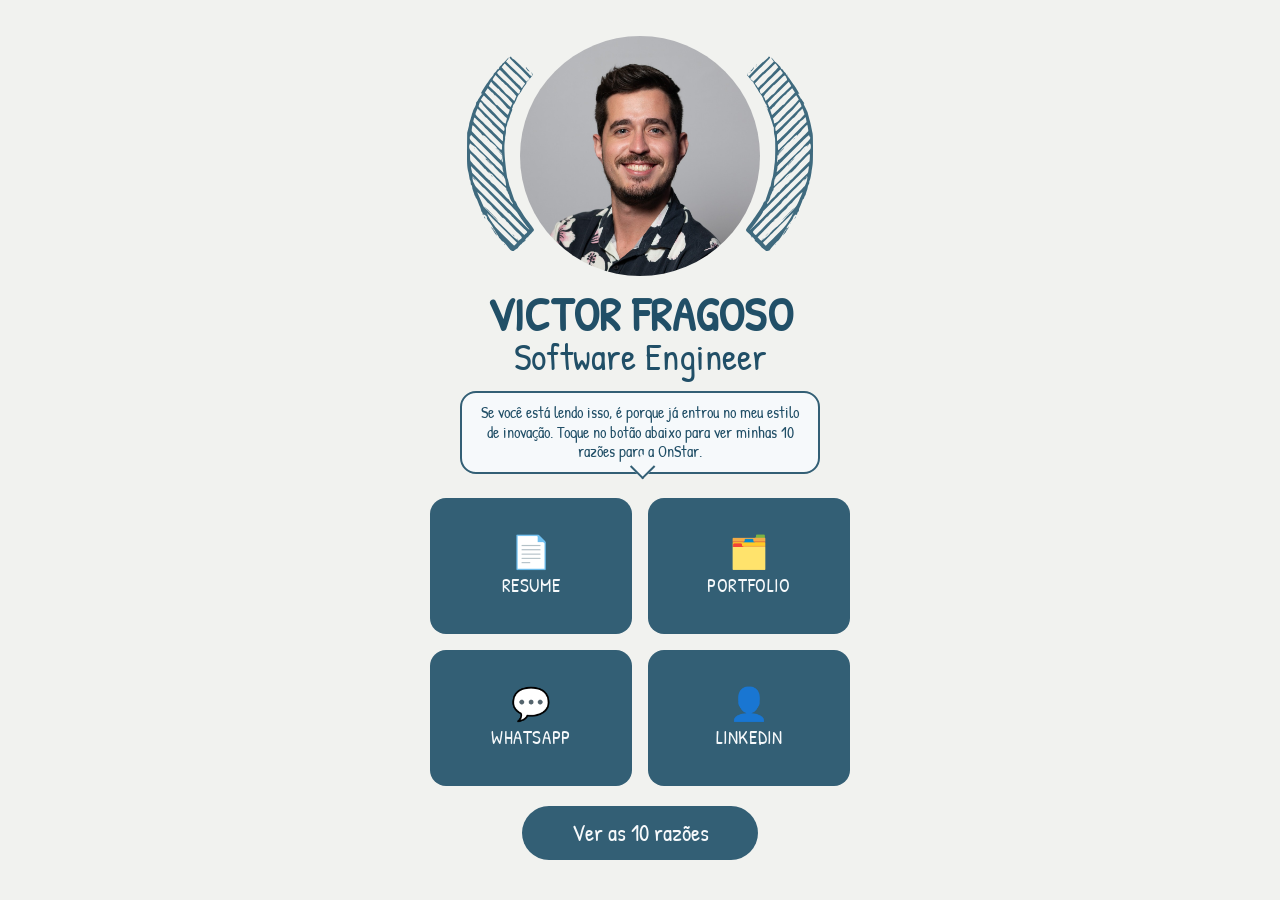
==== onstar/index.html @ 4801f1e2 "feat: add dedicated OnStar landing flow and 10 reasons page" ====
<!DOCTYPE html>
<html lang="pt-BR">
<head>
  <meta charset="utf-8" />
  <meta name="viewport" content="width=device-width, initial-scale=1" />
  <title>Victor Fragoso | OnStar</title>
  <meta name="description" content="Landing OnStar com links principais e acesso rápido às 10 razões para considerar Victor Fragoso." />
  <link rel="icon" type="image/x-icon" href="../images/favicon.png" />
  <link rel="preconnect" href="https://fonts.googleapis.com" />
  <link rel="preconnect" href="https://fonts.gstatic.com" crossorigin />
  <link href="https://fonts.googleapis.com/css2?family=Patrick+Hand&display=swap" rel="stylesheet" />
  <link rel="stylesheet" href="../styles/main.css" />
</head>
<body>
  <main class="page onstar-landing">
    <header class="hero">
      <div class="avatar-shell">
        <img
          src="../images/ornaments/photo-ornament.svg"
          class="ornament-overlay"
          alt=""
          aria-hidden="true"
          onload="this.parentElement.classList.add('ornament-loaded')"
          onerror="this.remove()"
        />
        <img src="../images/fragoso.jpg" class="avatar" alt="Victor Fragoso portrait" />
      </div>
      <h1>VICTOR FRAGOSO</h1>
      <p class="role">Software Engineer</p>
      <p class="intro intro-balloon onstar-mini-balloon">Se você está lendo isso, é porque já entrou no meu estilo de inovação. Toque no botão abaixo para ver minhas 10 razões para a OnStar.</p>
    </header>

    <section class="quick-grid" aria-label="Main links">
      <a href="https://portfolio.frago.so/resume-fragoso.pdf" class="quick-card" target="_blank" rel="noopener noreferrer">
        <span class="quick-icon" aria-hidden="true">📄</span>
        <span class="quick-label">RESUME</span>
      </a>
      <a href="https://portfolio.frago.so/" class="quick-card" target="_blank" rel="noopener noreferrer">
        <span class="quick-icon" aria-hidden="true">🗂️</span>
        <span class="quick-label">PORTFOLIO</span>
      </a>
      <a href="https://wa.me/5511970791572?text=Vi%20o%20seu%20portfolio%20e%20gostaria%20de%20conversar." class="quick-card" target="_blank" rel="noopener noreferrer">
        <span class="quick-icon" aria-hidden="true">💬</span>
        <span class="quick-label">WHATSAPP</span>
      </a>
      <a href="https://www.linkedin.com/in/victorffs/" class="quick-card" target="_blank" rel="noopener noreferrer">
        <span class="quick-icon" aria-hidden="true">👤</span>
        <span class="quick-label">LINKEDIN</span>
      </a>
    </section>

    <section class="onstar-cta-wrap" aria-label="Acesso às 10 razões">
      <a href="./10-razoes/" class="share-cta onstar-cta">Ver as 10 razões</a>
    </section>
  </main>
</body>
</html>
---- styles/main.css ----
:root {
  --bg: #f1f2ef;
  --text: #214f67;
  --button: #335f75;
  --button-hover: #2b5266;
  --button-text: #f6f9fb;
  --muted: #5f8a7c;
}

* {
  box-sizing: border-box;
}

body {
  margin: 0;
  min-height: 100vh;
  background: var(--bg);
  color: var(--text);
  font-family: "Patrick Hand", "Segoe UI", sans-serif;
}

.page {
  width: 100%;
  max-width: 590px;
  margin: 0 auto;
  padding: 30px 20px 24px;
  text-align: center;
}

.hero {
  margin-bottom: 24px;
}

.avatar-shell {
  position: relative;
  width: fit-content;
  margin: 0 auto 16px;
  padding: 0;
}

.ornament-overlay {
  position: absolute;
  top: 49%;
  left: 50%;
  width: 334px;
  max-width: none;
  height: auto;
  transform: translate(-50%, -50%);
  pointer-events: none;
  z-index: 0;
}

.avatar-shell.ornament-loaded::before,
.avatar-shell.ornament-loaded::after {
  display: none;
}

.avatar-shell::before,
.avatar-shell::after {
  content: "";
  position: absolute;
  top: 50%;
  left: 50%;
  width: 292px;
  height: 292px;
  border-radius: 50%;
  background: repeating-linear-gradient(
    135deg,
    rgba(63, 106, 126, 0.98) 0 4px,
    transparent 4px 10px
  );
  -webkit-mask: radial-gradient(
    farthest-side,
    transparent calc(100% - 14px),
    #000 calc(100% - 14px)
  );
  mask: radial-gradient(
    farthest-side,
    transparent calc(100% - 14px),
    #000 calc(100% - 14px)
  );
  opacity: 0.95;
  z-index: 0;
}

.avatar-shell::before {
  transform: translate(-74%, -50%) rotate(-10deg);
  clip-path: inset(12% 58% 12% 0 round 50%);
}

.avatar-shell::after {
  transform: translate(-26%, -50%) rotate(10deg);
  clip-path: inset(12% 0 12% 58% round 50%);
}

.avatar {
  width: 230px;
  height: 230px;
  border-radius: 50%;
  object-fit: cover;
  display: block;
  position: relative;
  z-index: 1;
}

h1 {
  margin: 4px 0 1px;
  font-size: 2.95rem;
  line-height: 0.95;
  letter-spacing: 0.3px;
}

.role {
  margin: 0;
  font-size: 2.18rem;
  line-height: 1;
}

.intro {
  margin: 22px auto 26px;
  max-width: 360px;
  font-size: 1.02rem;
  line-height: 1.2;
}

.intro-balloon {
  position: relative;
  max-width: 420px;
  margin-top: 20px;
  padding: 12px 16px;
  border-radius: 16px;
  border: 2px solid var(--button);
  background: var(--button-text);
  color: var(--text);
  line-height: 1.25;
}

.intro-balloon::after {
  content: "";
  position: absolute;
  left: 50%;
  bottom: -12px;
  transform: translateX(-50%);
  width: 20px;
  height: 20px;
  background: var(--button-text);
  border-right: 2px solid var(--button);
  border-bottom: 2px solid var(--button);
  rotate: 45deg;
}

.quick-grid {
  display: grid;
  grid-template-columns: repeat(2, minmax(0, 1fr));
  gap: 14px;
  max-width: 390px;
  margin: 0 auto;
}

.quick-card {
  display: flex;
  flex-direction: column;
  align-items: center;
  justify-content: center;
  gap: 8px;
  min-height: 128px;
  border-radius: 16px;
  background: var(--button);
  color: var(--button-text);
  text-decoration: none;
  padding: 12px;
  transition: background-color 0.15s ease, transform 0.15s ease;
}

.quick-icon {
  font-size: 2rem;
  line-height: 1;
}

.quick-label {
  font-size: 1.2rem;
  line-height: 1;
  letter-spacing: 0.6px;
  text-align: center;
}

.quick-card:hover,
.quick-card:focus-visible {
  background: var(--button-hover);
  transform: translateY(-2px);
}

.quick-card:focus-visible {
  outline: 3px solid #264f63;
  outline-offset: 2px;
}

.bottom-icons {
  display: flex;
  justify-content: center;
  align-items: center;
  gap: 8px;
  margin: 38px 0 14px;
  font-size: 2.35rem;
  letter-spacing: 0;
}

.icon-action {
  border: 0;
  background: transparent;
  color: var(--text);
  text-decoration: none;
  line-height: 1;
  padding: 4px 6px;
  border-radius: 10px;
  cursor: pointer;
  font: inherit;
  font-size: 2.35rem;
  transition: transform 0.12s ease, opacity 0.12s ease;
}

.icon-action:hover,
.icon-action:focus-visible {
  transform: translateY(-1px);
  opacity: 0.9;
}

.icon-action:focus-visible {
  outline: 3px solid #264f63;
  outline-offset: 2px;
}

.share-cta {
  border: 0;
  background: var(--button);
  color: var(--button-text);
  border-radius: 999px;
  min-height: 54px;
  padding: 0 26px;
  font: inherit;
  font-size: 1.45rem;
  cursor: pointer;
  transition: background-color 0.15s ease, transform 0.15s ease;
}

.share-cta:hover,
.share-cta:focus-visible {
  background: var(--button-hover);
  transform: translateY(-1px);
}

.share-cta:focus-visible {
  outline: 3px solid #264f63;
  outline-offset: 2px;
}

.share-feedback {
  min-height: 1.4em;
  margin: 10px 0 0;
  color: var(--muted);
  font-size: 1rem;
}

.onstar-landing .quick-grid {
  margin-top: 6px;
}

.onstar-mini-balloon {
  max-width: 332px;
  margin: 16px auto 18px;
  font-size: 0.95rem;
  padding: 10px 12px;
  line-height: 1.22;
}

.onstar-mini-balloon::after {
  width: 16px;
  height: 16px;
  bottom: -10px;
}

.onstar-cta-wrap {
  margin: 20px auto 0;
  text-align: center;
}

.onstar-cta {
  display: inline-flex;
  align-items: center;
  justify-content: center;
  min-width: 236px;
  text-decoration: none;
}

.reasons-page .hero {
  margin-bottom: 14px;
}

.reasons-panel {
  max-width: 520px;
  margin: 0 auto;
  padding: 16px;
  border: 2px solid var(--button);
  border-radius: 16px;
  background: var(--button-text);
  text-align: left;
}

.reasons-intro,
.reasons-outro {
  margin: 0;
  color: var(--text);
  line-height: 1.3;
  font-size: 1.08rem;
}

.reasons-list {
  margin: 14px 0;
  padding-left: 24px;
  color: var(--text);
  font-size: 1.12rem;
  line-height: 1.3;
}

.reasons-list li + li {
  margin-top: 8px;
}

@media (min-width: 640px) {
  .page {
    padding-top: 36px;
  }

  .avatar {
    width: 240px;
    height: 240px;
  }

  .ornament-overlay {
    width: 346px;
  }

  .role {
    font-size: 2.35rem;
  }

  .intro {
    font-size: 1.08rem;
  }

  .quick-grid {
    max-width: 420px;
    gap: 16px;
  }

  .quick-card {
    min-height: 136px;
  }

  .onstar-mini-balloon {
    max-width: 360px;
    font-size: 1rem;
    padding: 10px 14px;
  }

  .reasons-panel {
    padding: 20px;
  }
}
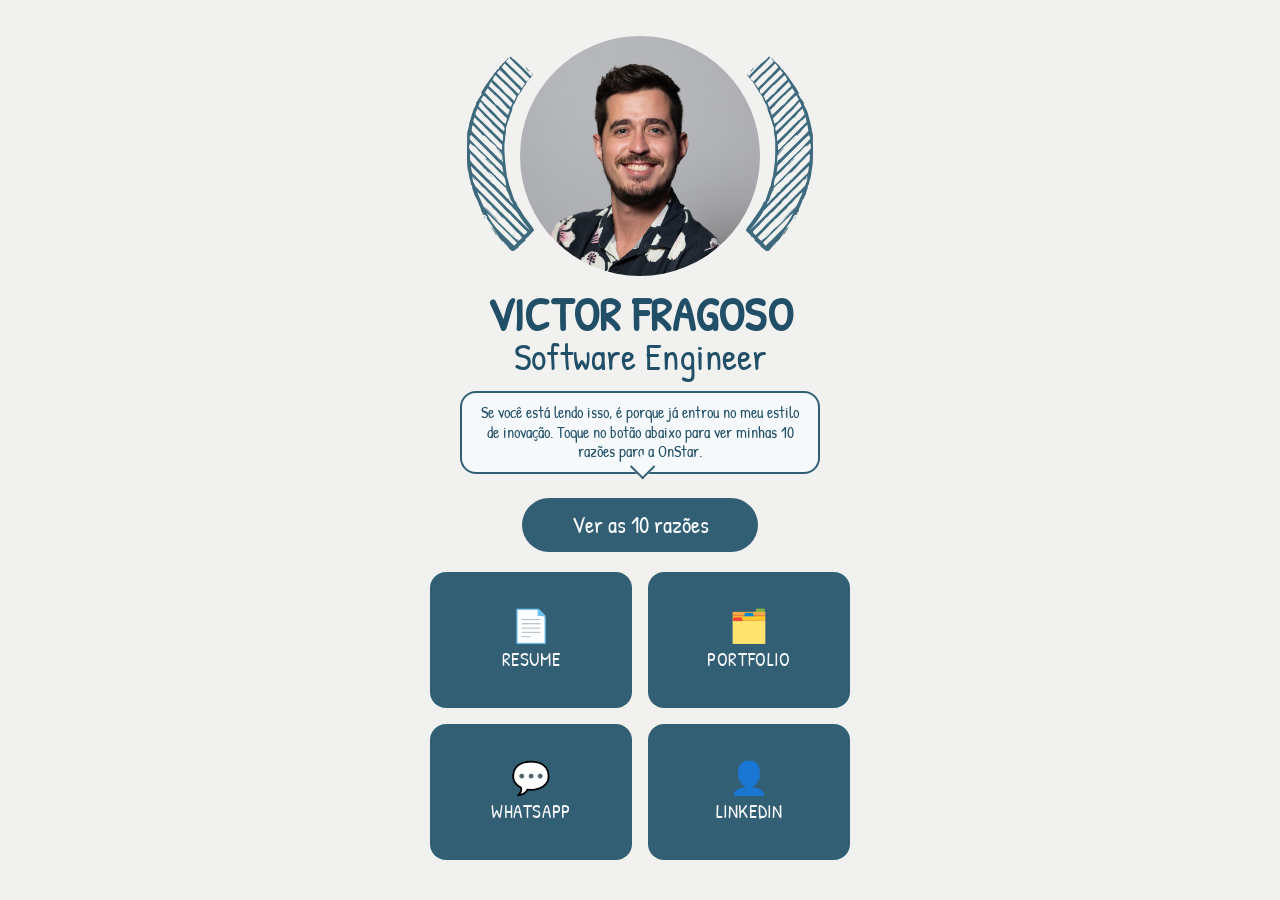
==== commit 58e4c721: "fix: move OnStar CTA above quick links" ====
--- a/onstar/index.html
+++ b/onstar/index.html
@@ -30,6 +30,10 @@
       <p class="intro intro-balloon onstar-mini-balloon">Se você está lendo isso, é porque já entrou no meu estilo de inovação. Toque no botão abaixo para ver minhas 10 razões para a OnStar.</p>
     </header>
 
+    <section class="onstar-cta-wrap onstar-landing-cta" aria-label="Acesso às 10 razões">
+      <a href="./10-razoes/" class="share-cta onstar-cta">Ver as 10 razões</a>
+    </section>
+
     <section class="quick-grid" aria-label="Main links">
       <a href="https://portfolio.frago.so/resume-fragoso.pdf" class="quick-card" target="_blank" rel="noopener noreferrer">
         <span class="quick-icon" aria-hidden="true">📄</span>
@@ -48,10 +52,6 @@
         <span class="quick-label">LINKEDIN</span>
       </a>
     </section>
-
-    <section class="onstar-cta-wrap" aria-label="Acesso às 10 razões">
-      <a href="./10-razoes/" class="share-cta onstar-cta">Ver as 10 razões</a>
-    </section>
   </main>
 </body>
 </html>
--- a/styles/main.css
+++ b/styles/main.css
@@ -284,6 +284,10 @@
   text-align: center;
 }
 
+.onstar-landing-cta {
+  margin: 14px auto 20px;
+}
+
 .onstar-cta {
   display: inline-flex;
   align-items: center;
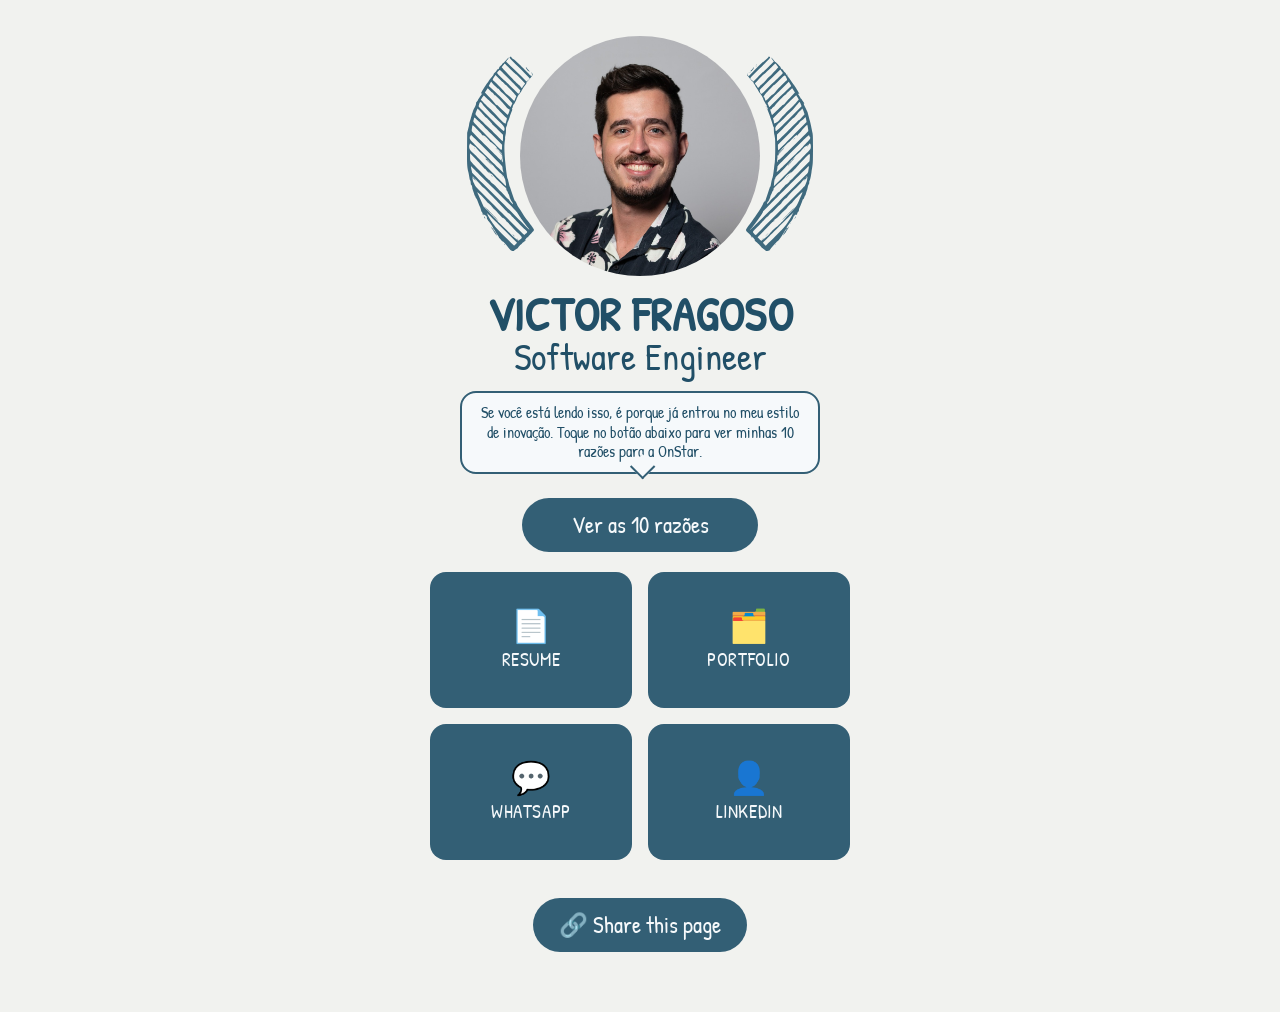
==== commit 44f38e99: "Add share button to OnStar landing page" ====
--- a/onstar/index.html
+++ b/onstar/index.html
@@ -35,7 +35,7 @@
     </section>
 
     <section class="quick-grid" aria-label="Main links">
-      <a href="https://portfolio.frago.so/resume-fragoso.pdf" class="quick-card" target="_blank" rel="noopener noreferrer">
+      <a href="./resume-fragoso-onstar-20260311.pdf" class="quick-card" target="_blank" rel="noopener noreferrer">
         <span class="quick-icon" aria-hidden="true">📄</span>
         <span class="quick-label">RESUME</span>
       </a>
@@ -52,6 +52,65 @@
         <span class="quick-label">LINKEDIN</span>
       </a>
     </section>
+
+    <nav class="bottom-icons" aria-label="Quick actions">
+      <button class="share-cta js-share" type="button" aria-label="Share this page">🔗 Share this page</button>
+    </nav>
+    <p class="share-feedback" role="status" aria-live="polite"></p>
   </main>
+  <script>
+    const shareButton = document.querySelector('.js-share');
+    const shareFeedback = document.querySelector('.share-feedback');
+
+    let feedbackTimer;
+
+    const showShareFeedback = (message) => {
+      if (!shareFeedback) {
+        return;
+      }
+
+      shareFeedback.textContent = message;
+      clearTimeout(feedbackTimer);
+      feedbackTimer = setTimeout(() => {
+        shareFeedback.textContent = '';
+      }, 2200);
+    };
+
+    if (shareButton) {
+      shareButton.addEventListener('click', async () => {
+        const shareData = {
+          title: 'Victor Fragoso | OnStar',
+          text: 'Confira a página OnStar de Victor Fragoso',
+          url: window.location.href,
+        };
+
+        let copied = false;
+
+        if (navigator.clipboard && navigator.clipboard.writeText) {
+          try {
+            await navigator.clipboard.writeText(window.location.href);
+            copied = true;
+            showShareFeedback('Link copied to clipboard!');
+          } catch (error) {
+          }
+        }
+
+        if (navigator.share) {
+          try {
+            await navigator.share(shareData);
+            return;
+          } catch (error) {
+            if (error.name === 'AbortError') {
+              return;
+            }
+          }
+        }
+
+        if (!copied) {
+          showShareFeedback('Could not copy the link.');
+        }
+      });
+    }
+  </script>
 </body>
 </html>
